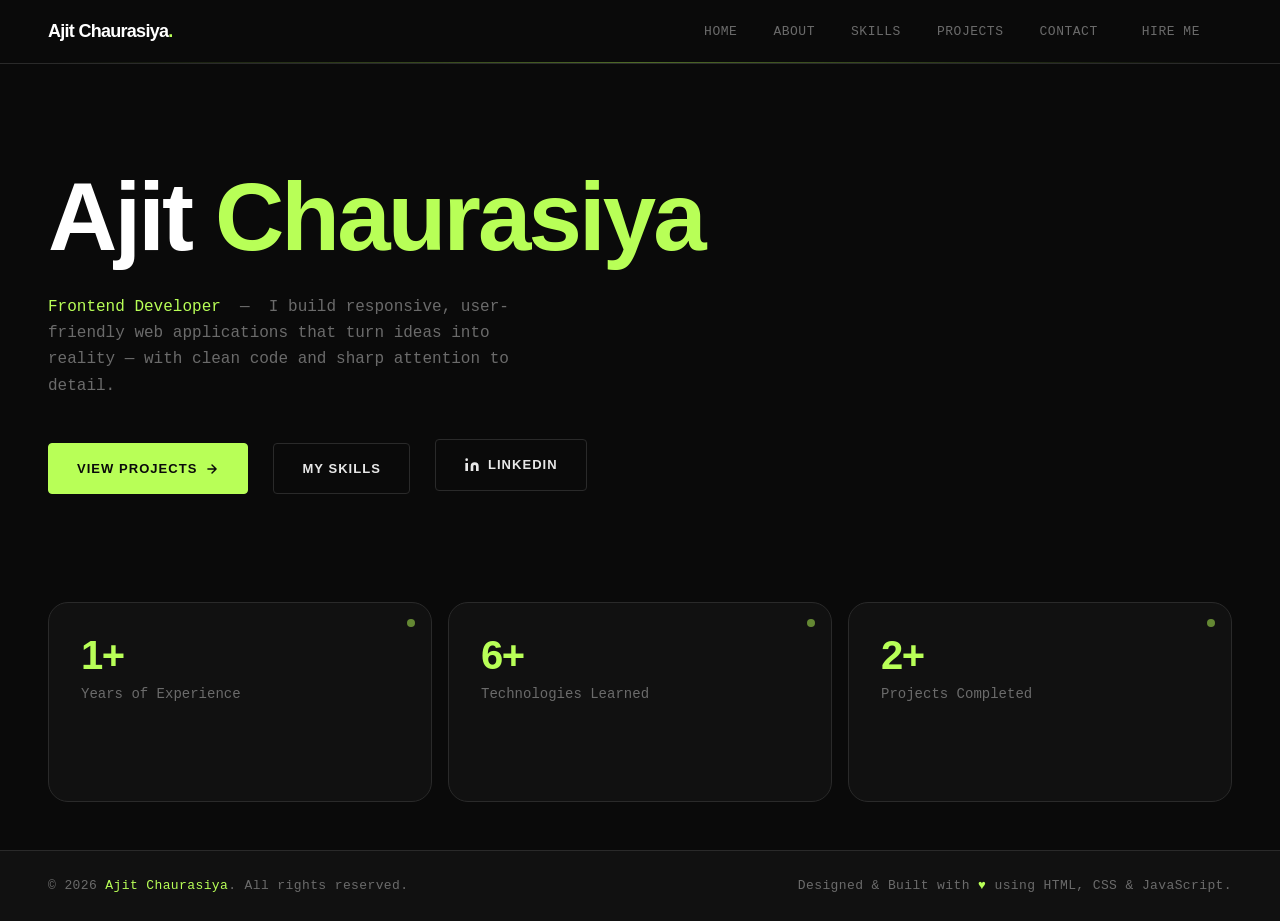
==== index.html @ 10d189aa "Initial commit" ====
<!DOCTYPE html>
<html lang="en">
<head>
  <meta charset="UTF-8" />
  <meta name="viewport" content="width=device-width, initial-scale=1.0" />
  <title>Ajit Chaurasiya — Frontend Developer</title>
  <link rel="stylesheet" href="style.css" />
</head>
<body>

  <!-- ═══ HEADER ══════════════════════════════════════════════ -->
  <header id="head">
    <nav style="display:flex;align-items:center;justify-content:space-between;width:100%;">
      <span class="logo"><b>Ajit Chaurasiya</b><span style="color:var(--accent)">.</span></span>
      <span id="Hbutton">
        <a href="./home.html">Home</a>
        <a href="./about.html">About</a>
        <a href="./skills.html">Skills</a>
        <a href="./projects.html">Projects</a>
        <a href="./contact.html">Contact</a>
        <a href="./contact.html" class="Mbutton primary" style="margin-left:8px;">Hire Me</a>
      </span>
    </nav>
  </header>

  <!-- ═══ HERO ════════════════════════════════════════════════ -->
  <main id="main">

    <div id="info">

      <h1>
        Ajit
        <span class="highlight">Chaurasiya</span>
      </h1>

      <p>
        <span style="color:var(--accent);font-weight:500;">Frontend Developer</span>
        &nbsp;—&nbsp;
        I build responsive, user-friendly web applications that turn ideas into reality — with clean code and sharp attention to detail.
      </p>

      <a href="./projects.html" class="Mbutton primary">
        View Projects
        <svg width="14" height="14" viewBox="0 0 24 24" fill="none" stroke="currentColor" stroke-width="2.5" stroke-linecap="round" stroke-linejoin="round">
          <path d="M5 12h14M12 5l7 7-7 7"/>
        </svg>
      </a>
      <a href="./skills.html" class="Mbutton secondary">My Skills</a>
      <a href="https://www.linkedin.com/in/ajit-kumar-chaurasiya-780227378"
         target="_blank" rel="noopener"
         class="Mbutton secondary"
         aria-label="LinkedIn profile">
        <svg width="16" height="16" viewBox="0 0 24 24" fill="currentColor">
          <path d="M16 8a6 6 0 016 6v7h-4v-7a2 2 0 00-2-2 2 2 0 00-2 2v7h-4v-7a6 6 0 016-6zM2 9h4v12H2zM4 6a2 2 0 100-4 2 2 0 000 4z"/>
        </svg>
        LinkedIn
      </a>

    </div>

    <!-- Stats -->
    <div class="container">
      <div class="box">
        <h3 style="font-size:40px;color:var(--accent);letter-spacing:-0.04em;line-height:1;margin-bottom:8px;">1+</h3>
        <p>Years of Experience</p>
      </div>
      <div class="box">
        <h3 style="font-size:40px;color:var(--accent);letter-spacing:-0.04em;line-height:1;margin-bottom:8px;">6+</h3>
        <p>Technologies Learned</p>
      </div>
      <div class="box">
        <h3 style="font-size:40px;color:var(--accent);letter-spacing:-0.04em;line-height:1;margin-bottom:8px;">2+</h3>
        <p>Projects Completed</p>
      </div>
    </div>

  </main>

  <!-- ═══ FOOTER ══════════════════════════════════════════════ -->
  <footer id="Cfooter">
    <p>&copy; 2026 <span>Ajit Chaurasiya</span>. All rights reserved.</p>
    <p>Designed &amp; Built with <span>♥</span> using HTML, CSS &amp; JavaScript.</p>
  </footer>

</body>
</html>
---- style.css ----
/* ============================================================
   PORTFOLIO CSS — "Dark Forge" Aesthetic
   Theme: Obsidian dark base · Acid green accent · Sharp geometry
   Fonts: Syne (display) + DM Mono (body/code feel)
   ============================================================ */
body{
  padding: 0px;
  min-height: 100%;
  display: flex;
  flex-direction: column;
}
@import url('https://fonts.googleapis.com/css2?family=Syne:wght@400;600;700;800&family=DM+Mono:wght@300;400;500&display=swap');

/* ── CSS Variables ─────────────────────────────────────────── */

:root {
  --bg:        #0a0a0a;
  --surface:   #111111;
  --surface2:  #181818;
  --border:    #2a2a2a;
  --accent:    #b8ff57;
  --accent2:   #57ffd4;
  --text:      #e8e8e8;
  --text-muted:#6b6b6b;
  --white:     #ffffff;

  --font-display: 'Syne', sans-serif;
  --font-body:    'DM Mono', monospace;

  --radius-sm: 4px;
  --radius-md: 10px;
  --radius-lg: 20px;
  --radius-xl: 32px;

  /* Fluid spacing scale */
  --space-xs:  clamp(8px,  1.5vw, 16px);
  --space-sm:  clamp(12px, 2vw,   24px);
  --space-md:  clamp(20px, 3vw,   48px);
  --space-lg:  clamp(32px, 5vw,   80px);
  --space-xl:  clamp(48px, 7vw,   120px);

  /* Fluid side padding */
  --pad-x: clamp(16px, 4vw, 48px);

  --transition: 0.35s cubic-bezier(0.16, 1, 0.3, 1);
  --shadow-card: 0 0 0 1px var(--border), 0 20px 60px rgba(0,0,0,0.5);
  --shadow-glow: 0 0 30px rgba(184,255,87,0.18);
}

/* ── Reset & Base ──────────────────────────────────────────── */
*, *::before, *::after {
  box-sizing: border-box;
  margin: 0;
  padding: 0;
}

html {
  scroll-behavior: smooth;
}

body {
  margin: 0;
  min-height: 100vh;
  display: flex;
  flex-direction: column;
  background-color: var(--bg);
  color: var(--text);
  font-family: var(--font-body);
  font-size: clamp(13px, 1.5vw, 15px);
  line-height: 1.65;
  -webkit-font-smoothing: antialiased;
  cursor: default;
  overflow-x: hidden;
  background-image: url("data:image/svg+xml,%3Csvg viewBox='0 0 200 200' xmlns='http://www.w3.org/2000/svg'%3E%3Cfilter id='n'%3E%3CfeTurbulence type='fractalNoise' baseFrequency='0.75' numOctaves='4' stitchTiles='stitch'/%3E%3C/filter%3E%3Crect width='100%25' height='100%25' filter='url(%23n)' opacity='0.03'/%3E%3C/svg%3E");
}

h1, h2, h3, h4 {
  font-family: var(--font-display);
  font-weight: 800;
  letter-spacing: -0.03em;
  line-height: 1.1;
}

a {
  color: inherit;
  text-decoration: none;
}

img {
  max-width: 100%;
  height: auto;
  display: block;
}

/* ── Scrollbar ─────────────────────────────────────────────── */
::-webkit-scrollbar { width: 6px; }
::-webkit-scrollbar-track { background: var(--bg); }
::-webkit-scrollbar-thumb { background: var(--border); border-radius: 3px; }
::-webkit-scrollbar-thumb:hover { background: var(--accent); }

/* ── Selection ─────────────────────────────────────────────── */
::selection {
  background: var(--accent);
  color: var(--bg);
}

/* ============================================================
   HEADER
   ============================================================ */
#head {
  background-color: rgba(10, 10, 10, 0.9);
  backdrop-filter: blur(20px) saturate(1.4);
  -webkit-backdrop-filter: blur(20px) saturate(1.4);
  border-bottom: 1px solid var(--border);
  color: var(--white);
  padding: 0 var(--pad-x);
  position: fixed;
  top: 0;
  left: 0;
  width: 100%;
  height: clamp(52px, 8vw, 64px);
  z-index: 1000;
  display: flex;
  align-items: center;
  justify-content: space-between;
}

#head nav {
  display: flex;
  align-items: center;
  justify-content: space-between;
  width: 100%;
}

#head::after {
  content: '';
  position: absolute;
  bottom: 0;
  left: var(--pad-x);
  right: var(--pad-x);
  height: 1px;
  background: linear-gradient(90deg, transparent, var(--accent), transparent);
  opacity: 0.4;
}

#head .logo {
  font-family: var(--font-display);
  font-weight: 800;
  font-size: clamp(14px, 2vw, 18px);
  letter-spacing: -0.04em;
  color: var(--white);
  white-space: nowrap;
  flex-shrink: 0;
}

#head .logo span { color: var(--accent); }

/* Nav container */
#Hbutton {
  display: flex;
  align-items: center;
  gap: clamp(0px, 0.5vw, 4px);
  flex-wrap: nowrap;
}

#Hbutton a,
#Hbutton button {
  font-family: var(--font-body);
  font-size: clamp(10px, 1.2vw, 13px);
  font-weight: 500;
  letter-spacing: 0.04em;
  text-transform: uppercase;
  color: var(--text-muted);
  background: transparent;
  border: none;
  padding: clamp(6px, 1vw, 8px) clamp(8px, 1.5vw, 16px);
  border-radius: var(--radius-sm);
  cursor: pointer;
  transition: color var(--transition), background var(--transition);
  text-decoration: none;
  display: inline-block;
  white-space: nowrap;
}

#Hbutton a:hover,
#Hbutton button:hover {
  color: var(--accent);
  background: rgba(184, 255, 87, 0.07);
}

#Hbutton a.active { color: var(--accent); }

/* ============================================================
   MAIN — index.html (#main)
   ============================================================ */
#main {
  flex: 1;
  margin-top: clamp(52px, 8vw, 64px);
  z-index: 1;
  background-color: var(--bg);
  padding: 0;
}

#info {
  padding: clamp(40px, 8vw, 100px) var(--pad-x) clamp(32px, 5vw, 60px);
  max-width: min(820px, 100%);
}

#info h1 {
  font-size: clamp(36px, 8vw, 96px);
  color: var(--white);
  margin-bottom: clamp(16px, 2.5vw, 24px);
}

#info h1 .highlight { color: var(--accent); }

#info p {
  font-size: clamp(14px, 1.8vw, 16px);
  color: var(--text-muted);
  max-width: min(480px, 100%);
  margin-bottom: clamp(24px, 4vw, 40px);
}

/* ── Buttons (.Mbutton) ──────────────────────────────────────*/
.Mbutton {
  font-family: var(--font-display);
  font-size: clamp(11px, 1.2vw, 13px);
  font-weight: 700;
  letter-spacing: 0.08em;
  text-transform: uppercase;
  text-decoration: none;
  display: inline-flex;
  align-items: center;
  gap: 8px;
  padding: clamp(10px, 1.5vw, 14px) clamp(16px, 2.5vw, 28px);
  border-radius: var(--radius-sm);
  border: 1px solid transparent;
  cursor: pointer;
  transition: all var(--transition);
  position: relative;
  overflow: hidden;
  white-space: nowrap;
}

.Mbutton.primary,
.Mbutton:first-of-type {
  background: var(--accent);
  color: var(--bg);
  border-color: var(--accent);
  margin-right: clamp(8px, 1.5vw, 16px);
}

.Mbutton.primary:hover,
.Mbutton:first-of-type:hover {
  background: transparent;
  color: var(--accent);
  box-shadow: var(--shadow-glow);
}

.Mbutton.secondary,
.Mbutton:not(:first-of-type) {
  background: transparent;
  color: var(--text);
  border-color: var(--border);
  margin-right: clamp(8px, 1.5vw, 16px);
}

.Mbutton.secondary:hover,
.Mbutton:not(:first-of-type):hover {
  border-color: var(--accent);
  color: var(--accent);
}

/* ============================================================
   HOME PAGE — (#Hmain)
   ============================================================ */
#Hmain {
  background-color: var(--bg);
  flex: 1;
  margin-top: clamp(52px, 8vw, 64px);
  z-index: 1;
}

#about {
  overflow-wrap: break-word;
  padding: clamp(40px, 6vw, 80px) var(--pad-x);
}

#about h2 {
  font-size: clamp(26px, 5vw, 56px);
  color: var(--white);
  margin-bottom: clamp(12px, 2vw, 16px);
}

#about p {
  color: var(--text-muted);
  max-width: min(600px, 100%);
  margin-bottom: clamp(20px, 3vw, 32px);
  font-size: clamp(13px, 1.6vw, 15px);
}

/* ── Boxes Grid ──────────────────────────────────────────────*/
.container {
  display: grid;
  grid-template-columns: repeat(auto-fit, minmax(min(240px, 100%), 1fr));
  gap: clamp(12px, 2vw, 16px);
  width: 100%;
  padding: clamp(20px, 4vw, 48px) var(--pad-x);
  box-sizing: border-box;
}

.box {
  min-height: clamp(140px, 20vw, 200px);
  padding: clamp(20px, 3vw, 32px);
  background: var(--surface);
  border: 1px solid var(--border);
  border-radius: var(--radius-lg);
  position: relative;
  overflow: hidden;
  transition: border-color var(--transition), transform var(--transition);
}

.box::before {
  content: '';
  position: absolute;
  inset: 0;
  background: radial-gradient(ellipse at top left, rgba(184,255,87,0.06), transparent 70%);
  opacity: 0;
  transition: opacity var(--transition);
  pointer-events: none;
}

.box:hover {
  border-color: rgba(184,255,87,0.4);
  transform: translateY(-4px);
}

.box:hover::before { opacity: 1; }

.box h3 {
  font-size: clamp(16px, 2.5vw, 20px);
  color: var(--white);
  margin-bottom: clamp(8px, 1.5vw, 12px);
}

.box p,
.box span {
  font-size: clamp(12px, 1.4vw, 14px);
  color: var(--text-muted);
}

.box::after {
  content: '';
  position: absolute;
  top: 16px;
  right: 16px;
  width: 8px;
  height: 8px;
  border-radius: 50%;
  background: var(--accent);
  opacity: 0.5;
  pointer-events: none;
}

/* ============================================================
   CONTACT PAGE — (#Cmain, #Cfooter)
   ============================================================ */
#Cmain {
  background-color: var(--bg);
  flex: 1;
  margin-top: clamp(52px, 8vw, 64px);
  padding: clamp(40px, 6vw, 80px) var(--pad-x);
}

#Cmain h2 {
  font-size: clamp(26px, 5vw, 56px);
  color: var(--white);
  margin-bottom: clamp(8px, 1.5vw, 12px);
}

#Cmain p {
  color: var(--text-muted);
  margin-bottom: clamp(28px, 4vw, 48px);
  font-size: clamp(13px, 1.6vw, 15px);
}

#Cmain input,
#Cmain textarea {
  width: 100%;
  max-width: min(560px, 100%);
  background: var(--surface);
  border: 1px solid var(--border);
  border-radius: var(--radius-md);
  color: var(--text);
  font-family: var(--font-body);
  font-size: clamp(13px, 1.4vw, 14px);
  padding: clamp(10px, 1.5vw, 14px) clamp(12px, 2vw, 18px);
  margin-bottom: clamp(10px, 1.5vw, 16px);
  outline: none;
  transition: border-color var(--transition), box-shadow var(--transition);
  display: block;
}

#Cmain input:focus,
#Cmain textarea:focus {
  border-color: var(--accent);
  box-shadow: 0 0 0 3px rgba(184,255,87,0.12);
}

#Cmain textarea {
  min-height: clamp(100px, 15vw, 140px);
  resize: vertical;
}

#Cmain input::placeholder,
#Cmain textarea::placeholder { color: var(--text-muted); }

/* Footer */
#Cfooter {
  height: auto;
  background-color: var(--surface);
  border-top: 1px solid var(--border);
  color: var(--text-muted);
  font-size: clamp(11px, 1.3vw, 13px);
  letter-spacing: 0.03em;
  padding: clamp(16px, 2.5vw, 24px) var(--pad-x);
  display: flex;
  align-items: center;
  justify-content: space-between;
  flex-wrap: wrap;
  gap: 8px;
}

#Cfooter span { color: var(--accent); }

/* ============================================================
   ABOUT PAGE — (#Amain, .Abox)
   ============================================================ */
#Amain {
  background-color: var(--bg);
  flex: 1;
  margin-top: clamp(52px, 8vw, 64px);
  padding: clamp(40px, 6vw, 80px) var(--pad-x);
}

#Amain h2 {
  font-size: clamp(26px, 5vw, 56px);
  color: var(--white);
  margin-bottom: clamp(28px, 4vw, 48px);
  position: relative;
  display: inline-block;
}

#Amain h2::after {
  content: '';
  position: absolute;
  bottom: -10px;
  left: 0;
  width: 60px;
  height: 3px;
  background: var(--accent);
  border-radius: 2px;
}

.Abox {
  border: 1px solid var(--border);
  border-radius: var(--radius-lg);
  padding: clamp(20px, 3vw, 32px) clamp(20px, 3.5vw, 36px);
  margin: clamp(14px, 2.5vw, 24px) 0;
  background: var(--surface);
  position: relative;
  overflow: hidden;
  transition: border-color var(--transition), transform var(--transition);
}

.Abox::before {
  content: '';
  position: absolute;
  left: 0; top: 0; bottom: 0;
  width: 3px;
  background: linear-gradient(180deg, var(--accent), var(--accent2));
  border-radius: 2px 0 0 2px;
  opacity: 0;
  transition: opacity var(--transition);
}

.Abox:hover {
  border-color: rgba(184,255,87,0.3);
  transform: translateX(6px);
}

.Abox:hover::before { opacity: 1; }

.Abox h3 {
  font-size: clamp(16px, 2.5vw, 20px);
  color: var(--white);
  margin-bottom: clamp(6px, 1.2vw, 10px);
}

.Abox p {
  color: var(--text-muted);
  font-size: clamp(12px, 1.4vw, 14px);
}

/* ============================================================
   PROJECTS PAGE — (#Pmain, .card)
   ============================================================ */
#Pmain {
  background-color: var(--bg);
  flex: 1;
  margin-top: clamp(52px, 8vw, 64px);
  z-index: 1;
  padding-bottom: clamp(40px, 6vw, 80px);
}

#Pmain h2 {
  font-size: clamp(26px, 5vw, 56px);
  color: var(--white);
  padding: clamp(40px, 6vw, 80px) var(--pad-x) 0;
  margin-bottom: 8px;
}

.projects {
  display: grid;
  grid-template-columns: repeat(auto-fill, minmax(min(300px, 100%), 1fr));
  gap: clamp(14px, 2vw, 20px);
  padding: clamp(24px, 4vw, 40px) var(--pad-x);
}

.card {
  width: 100%;
  background: var(--surface);
  border: 1px solid var(--border);
  border-radius: var(--radius-xl);
  overflow: hidden;
  box-shadow: var(--shadow-card);
  transition: transform var(--transition), border-color var(--transition), box-shadow var(--transition);
  position: relative;
}

.card:hover {
  transform: translateY(-8px);
  border-color: rgba(184,255,87,0.35);
  box-shadow: 0 0 0 1px rgba(184,255,87,0.2), 0 30px 80px rgba(0,0,0,0.6), var(--shadow-glow);
}

.card img {
  width: 100%;
  height: clamp(160px, 22vw, 210px);
  object-fit: cover;
  display: block;
  filter: grayscale(20%) brightness(0.85);
  transition: filter var(--transition);
}

.card:hover img {
  filter: grayscale(0%) brightness(1);
}

.content {
  padding: clamp(16px, 2.5vw, 24px);
}

.content h2 {
  margin-bottom: clamp(6px, 1.2vw, 10px);
  font-size: clamp(18px, 2.5vw, 22px);
  color: var(--white);
}

.content p {
  color: var(--text-muted);
  margin-bottom: clamp(12px, 2vw, 20px);
  line-height: 1.65;
  font-size: clamp(12px, 1.4vw, 14px);
}

.tags {
  display: flex;
  gap: clamp(6px, 1vw, 8px);
  flex-wrap: wrap;
  margin-bottom: clamp(12px, 2vw, 20px);
}

.tags span {
  background: rgba(184,255,87,0.08);
  color: var(--accent);
  border: 1px solid rgba(184,255,87,0.2);
  padding: 5px 12px;
  border-radius: 99px;
  font-size: clamp(10px, 1.2vw, 12px);
  font-weight: 500;
  letter-spacing: 0.04em;
  font-family: var(--font-body);
}

.content a {
  font-size: clamp(14px, 2vw, 20px);
  color: var(--text-muted);
  transition: color var(--transition);
  display: inline-flex;
  align-items: center;
  gap: 6px;
}

.content a:hover { color: var(--accent); }

.card .badge {
  position: absolute;
  top: 14px;
  right: 14px;
  background: var(--accent);
  color: var(--bg);
  font-size: 11px;
  font-weight: 700;
  letter-spacing: 0.08em;
  text-transform: uppercase;
  padding: 4px 10px;
  border-radius: 99px;
}

/* ============================================================
   SERVICES PAGE — (#Semain)
   ============================================================ */
#Semain {
  background-color: var(--bg);
  flex: 1;
  margin-top: clamp(52px, 8vw, 64px);
  z-index: 1;
  padding: clamp(40px, 6vw, 80px) var(--pad-x);
}

#Semain h2 {
  font-size: clamp(26px, 5vw, 56px);
  color: var(--white);
  margin-bottom: clamp(28px, 4vw, 48px);
}

.service-grid {
  display: grid;
  grid-template-columns: repeat(auto-fill, minmax(min(260px, 100%), 1fr));
  gap: clamp(12px, 2vw, 16px);
}

.service-item {
  background: var(--surface);
  border: 1px solid var(--border);
  border-radius: var(--radius-lg);
  padding: clamp(20px, 3vw, 32px);
  transition: border-color var(--transition), transform var(--transition);
}

.service-item:hover {
  border-color: rgba(87,255,212,0.4);
  transform: translateY(-4px);
}

.service-item .icon {
  font-size: clamp(22px, 3vw, 28px);
  margin-bottom: clamp(10px, 1.5vw, 16px);
  display: block;
}

.service-item h3 {
  font-size: clamp(15px, 2vw, 18px);
  color: var(--white);
  margin-bottom: clamp(6px, 1vw, 10px);
}

.service-item p {
  font-size: clamp(12px, 1.4vw, 14px);
  color: var(--text-muted);
}

/* ============================================================
   SKILLS PAGE — (#Smain)
   ============================================================ */
#Smain {
  background-color: var(--bg);
  flex: 1;
  margin-top: clamp(52px, 8vw, 64px);
  z-index: 1;
  padding: clamp(40px, 6vw, 80px) var(--pad-x);
}

#Smain h2 {
  font-size: clamp(26px, 5vw, 56px);
  color: var(--white);
  margin-bottom: clamp(28px, 4vw, 48px);
}

.skill-list {
  display: flex;
  flex-wrap: wrap;
  gap: clamp(8px, 1.5vw, 12px);
  margin-bottom: clamp(28px, 4vw, 48px);
}

.skill-pill {
  display: inline-flex;
  align-items: center;
  gap: 8px;
  background: var(--surface);
  border: 1px solid var(--border);
  color: var(--text);
  font-family: var(--font-body);
  font-size: clamp(11px, 1.3vw, 13px);
  padding: clamp(7px, 1.2vw, 10px) clamp(12px, 2vw, 20px);
  border-radius: 99px;
  transition: all var(--transition);
  cursor: default;
}

.skill-pill:hover {
  background: rgba(184,255,87,0.08);
  border-color: var(--accent);
  color: var(--accent);
}

.skill-bar-item { margin-bottom: clamp(16px, 2.5vw, 24px); }

.skill-bar-item .label {
  display: flex;
  justify-content: space-between;
  color: var(--text);
  font-size: clamp(12px, 1.4vw, 14px);
  margin-bottom: 8px;
}

.skill-bar-item .label span:last-child { color: var(--accent); }

.skill-bar-track {
  height: 4px;
  background: var(--surface2);
  border-radius: 2px;
  overflow: hidden;
}

.skill-bar-fill {
  height: 100%;
  background: linear-gradient(90deg, var(--accent), var(--accent2));
  border-radius: 2px;
  transform-origin: left;
  animation: fillBar 1.2s var(--transition) forwards;
}

@keyframes fillBar {
  from { transform: scaleX(0); }
  to   { transform: scaleX(1); }
}

/* ============================================================
   SECTION DIVIDER
   ============================================================ */
.section-divider {
  height: 1px;
  background: linear-gradient(90deg, transparent, var(--border), transparent);
  margin: 0 var(--pad-x);
  width: calc(100% - (var(--pad-x) * 2));
}

/* ============================================================
   ANIMATIONS
   ============================================================ */
@keyframes fadeUp {
  from { opacity: 0; transform: translateY(24px); }
  to   { opacity: 1; transform: translateY(0); }
}

#head                        { animation: fadeUp 0.5s ease both; }
#main, #Hmain, #Amain,
#Cmain, #Pmain, #Semain,
#Smain                       { animation: fadeUp 0.6s 0.1s ease both; }

.box                         { animation: fadeUp 0.5s ease both; }
.box:nth-child(2)            { animation-delay: 0.1s; }
.box:nth-child(3)            { animation-delay: 0.2s; }
.box:nth-child(4)            { animation-delay: 0.3s; }

.card                        { animation: fadeUp 0.5s ease both; }
.card:nth-child(2)           { animation-delay: 0.1s; }
.card:nth-child(3)           { animation-delay: 0.2s; }
.card:nth-child(4)           { animation-delay: 0.3s; }

/* ============================================================
   RESPONSIVE BREAKPOINTS
   ============================================================ */

/* ── Tablet (≤ 900px) ───────────────────────────────────────── */
@media (max-width: 900px) {
  .container {
    grid-template-columns: repeat(auto-fit, minmax(min(200px, 100%), 1fr));
  }

  .projects {
    grid-template-columns: repeat(auto-fill, minmax(min(260px, 100%), 1fr));
  }

  .service-grid {
    grid-template-columns: repeat(auto-fill, minmax(min(220px, 100%), 1fr));
  }
}

/* ── Mobile (≤ 640px) ───────────────────────────────────────── */
@media (max-width: 640px) {

  /* Header: shrink logo, tighten nav */
  #head {
    height: 52px;
  }

  #head .logo {
    font-size: 13px;
  }

  #Hbutton {
    gap: 0;
    overflow-x: auto;
    -webkit-overflow-scrolling: touch;
    scrollbar-width: none;
  }

  #Hbutton::-webkit-scrollbar { display: none; }

  #Hbutton a,
  #Hbutton button {
    font-size: 10px;
    padding: 6px 8px;
    flex-shrink: 0;
  }

  /* Stack margins */
  #main, #Hmain, #Amain,
  #Cmain, #Smain, #Semain,
  #Pmain {
    margin-top: 52px;
  }

  /* Info section */
  #info {
    padding: 32px 16px 24px;
  }

  #info h1 {
    font-size: clamp(32px, 11vw, 52px);
  }

  /* About section */
  #about {
    padding: 32px 16px;
  }

  /* Boxes: 2-column on small mobile, 1-column on tiny */
  .container {
    grid-template-columns: repeat(2, 1fr);
    padding: 16px;
    gap: 10px;
  }

  .box {
    min-height: 120px;
    padding: 16px;
  }

  /* Projects: single column */
  .projects {
    grid-template-columns: 1fr;
    padding: 16px;
    gap: 14px;
  }

  .card img {
    height: clamp(140px, 45vw, 200px);
  }

  /* Service grid: single column */
  .service-grid {
    grid-template-columns: 1fr;
    gap: 10px;
  }

  /* Buttons: wrap and fill */
  .Mbutton {
    padding: 10px 16px;
    font-size: 11px;
  }

  /* Footer: stack */
  #Cfooter {
    flex-direction: column;
    text-align: center;
    padding: 14px 16px;
    gap: 6px;
  }

  /* Contact */
  #Cmain {
    padding: 32px 16px;
  }

  /* About page */
  #Amain {
    padding: 32px 16px;
  }

  .Abox {
    padding: 16px 18px;
  }

  /* Skills page */
  #Smain {
    padding: 32px 16px;
  }

  /* Projects page header */
  #Pmain h2 {
    padding: 32px 16px 0;
  }

  /* Services page */
  #Semain {
    padding: 32px 16px;
  }

  /* Section divider */
  .section-divider {
    margin: 0 16px;
    width: calc(100% - 32px);
  }
}

/* ── Tiny (≤ 380px) ─────────────────────────────────────────── */
@media (max-width: 380px) {

  /* Nav: hide labels, show only active + hire */
  #Hbutton a:not(.active):not(.Mbutton) {
    font-size: 9px;
    padding: 5px 6px;
  }

  /* Boxes: single column */
  .container {
    grid-template-columns: 1fr;
  }

  .box {
    min-height: auto;
  }

  /* Hero name */
  #info h1 {
    font-size: 28px;
  }
}
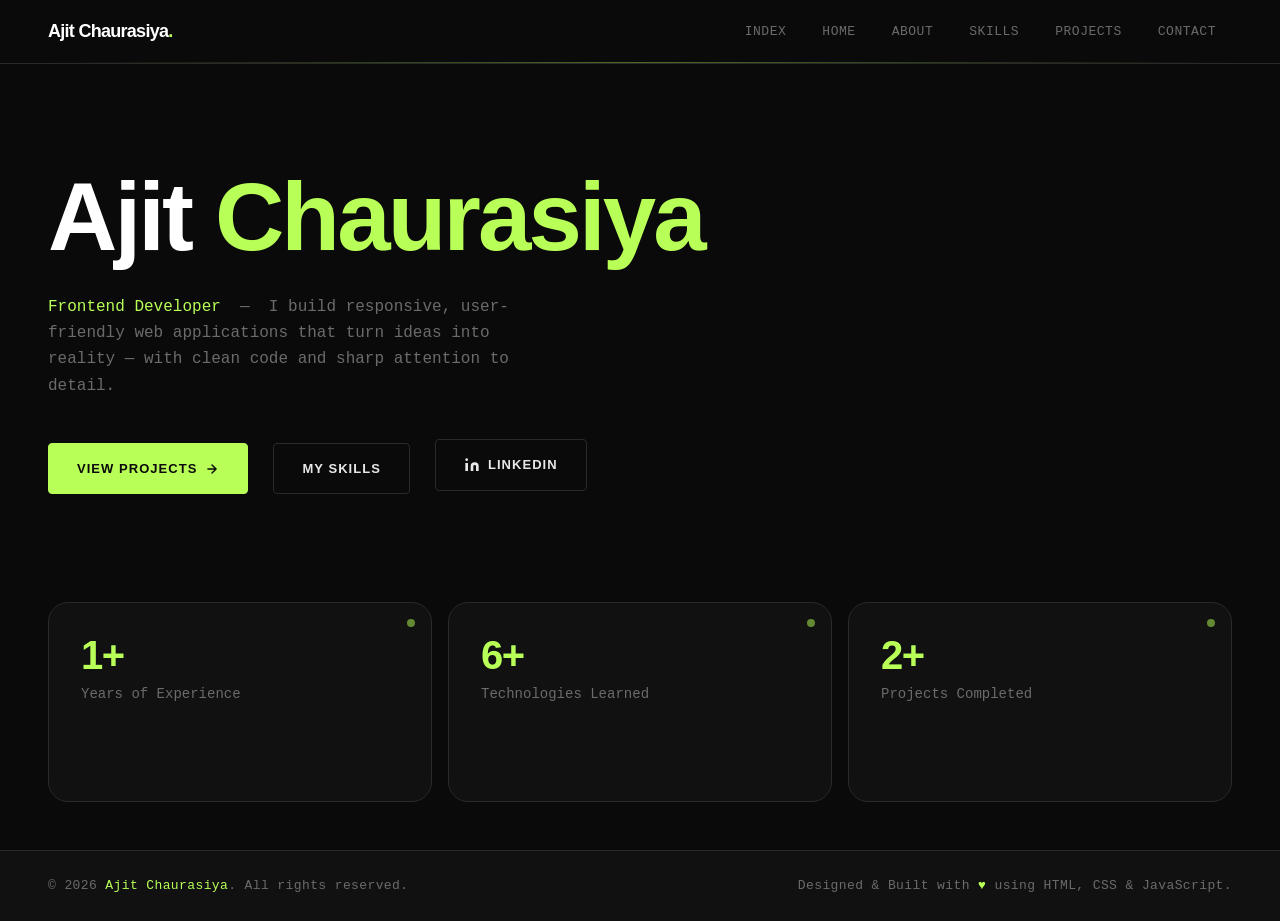
==== commit 8f2c0c9e: "h commit" ====
--- a/index.html
+++ b/index.html
@@ -13,12 +13,12 @@
     <nav style="display:flex;align-items:center;justify-content:space-between;width:100%;">
       <span class="logo"><b>Ajit Chaurasiya</b><span style="color:var(--accent)">.</span></span>
       <span id="Hbutton">
+        <a href="./index.html">Index</a>
         <a href="./home.html">Home</a>
         <a href="./about.html">About</a>
         <a href="./skills.html">Skills</a>
         <a href="./projects.html">Projects</a>
         <a href="./contact.html">Contact</a>
-        <a href="./contact.html" class="Mbutton primary" style="margin-left:8px;">Hire Me</a>
       </span>
     </nav>
   </header>
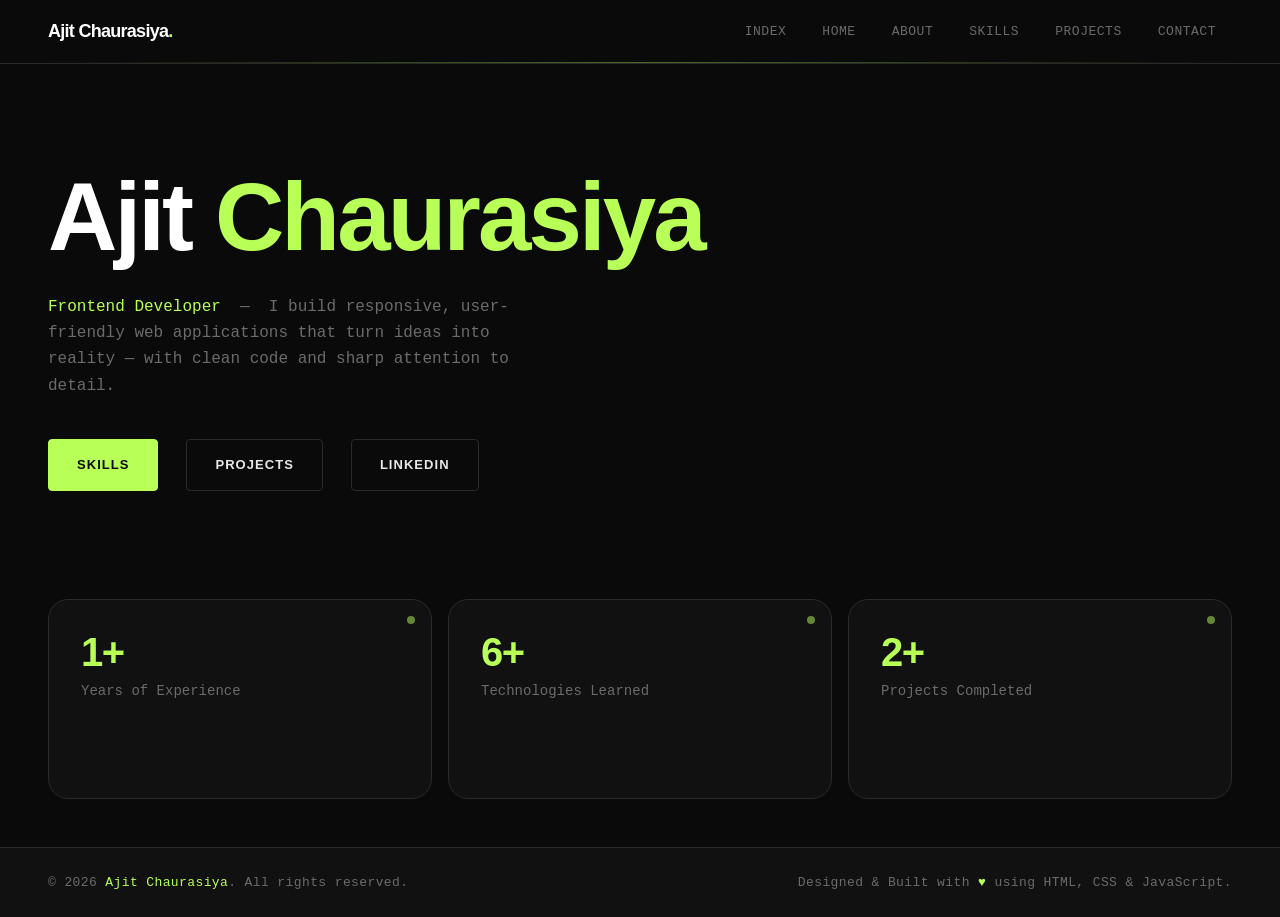
==== commit a0287e74: "Ad commit" ====
--- a/index.html
+++ b/index.html
@@ -39,22 +39,11 @@
         I build responsive, user-friendly web applications that turn ideas into reality — with clean code and sharp attention to detail.
       </p>
 
-      <a href="./projects.html" class="Mbutton primary">
-        View Projects
-        <svg width="14" height="14" viewBox="0 0 24 24" fill="none" stroke="currentColor" stroke-width="2.5" stroke-linecap="round" stroke-linejoin="round">
-          <path d="M5 12h14M12 5l7 7-7 7"/>
-        </svg>
-      </a>
-      <a href="./skills.html" class="Mbutton secondary">My Skills</a>
-      <a href="https://www.linkedin.com/in/ajit-kumar-chaurasiya-780227378"
-         target="_blank" rel="noopener"
-         class="Mbutton secondary"
-         aria-label="LinkedIn profile">
-        <svg width="16" height="16" viewBox="0 0 24 24" fill="currentColor">
-          <path d="M16 8a6 6 0 016 6v7h-4v-7a2 2 0 00-2-2 2 2 0 00-2 2v7h-4v-7a6 6 0 016-6zM2 9h4v12H2zM4 6a2 2 0 100-4 2 2 0 000 4z"/>
-        </svg>
-        LinkedIn
-      </a>
+      <div style="margin-top: 24px; display: flex; gap: 12px; flex-wrap: wrap;">
+          <a href="skills.html" class="Mbutton primary">Skills</a>
+          <a href="projects.html" class="Mbutton secondary">Projects</a>
+          <a href="https://www.linkedin.com/in/ajit-kumar-chaurasiya-780227378" target="_blank" rel="noopener" class="Mbutton secondary">LinkedIn</a>
+      </div>
 
     </div>
 
